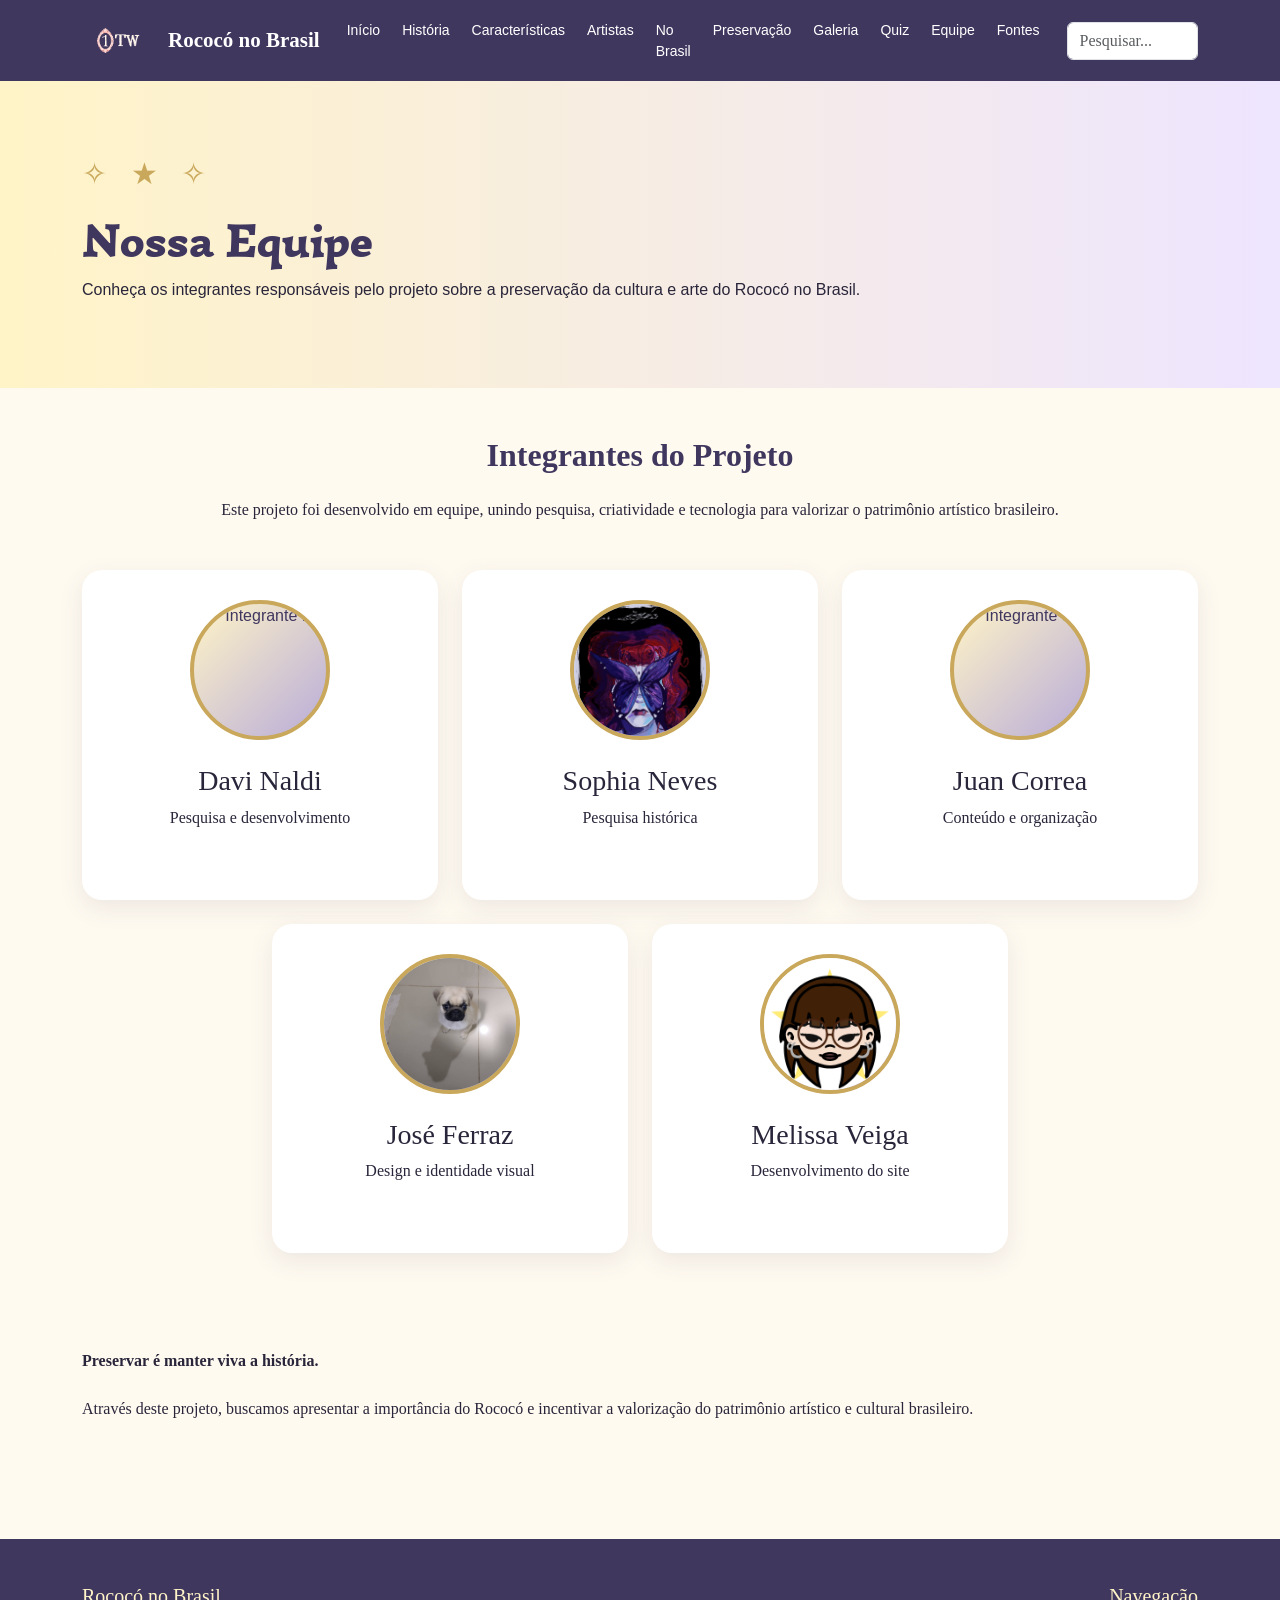
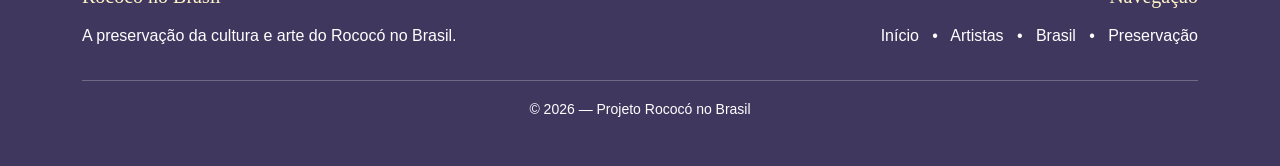
==== equipe.html @ 169add2e "rococo" ====
<!DOCTYPE html>
<html lang="pt-BR">

<head>
    <meta charset="UTF-8">
    <meta name="viewport" content="width=device-width, initial-scale=1.0">

    <title>Equipe | Rococó no Brasil</title>

    <!-- Bootstrap -->
    <link
        href="https://cdn.jsdelivr.net/npm/bootstrap@5.3.3/dist/css/bootstrap.min.css"
        rel="stylesheet">

    <!-- Seu CSS -->
    <link rel="stylesheet" href="css/css.css">
</head>

<body>

    <!-- =====================================================
         NAVBAR
    ====================================================== -->

    <nav class="navbar navbar-expand-lg navbar-dark">

    <div class="container">

        <a class="navbar-brand d-flex align-items-center gap-3"
           href="index.html">

            <div class="logo-box">

                <img
                    src="img/Apresentação de Artes 1ºTW.png"
                    alt="Logo"
                    style="max-width:60px; max-height:45px;"
                >

            </div>

            Rococó no Brasil

        </a>


        <div class="collapse navbar-collapse show">

            <ul class="navbar-nav ms-auto">

                <li class="nav-item">
                    <a class="nav-link" href="index.html">
                        Início
                    </a>
                </li>

                <li class="nav-item">
                    <a class="nav-link" href="historia.html">
                        História
                    </a>
                </li>

                <li class="nav-item">
                    <a class="nav-link" href="caracteristicas.html">
                        Características
                    </a>
                </li>

                <li class="nav-item">
                    <a class="nav-link" href="artistas.html">
                        Artistas
                    </a>
                </li>

                <li class="nav-item">
                    <a class="nav-link" href="brasil.html">
                        No Brasil
                    </a>
                </li>

                <li class="nav-item">
                    <a class="nav-link" href="preservacao.html">
                        Preservação
                    </a>
                </li>

                <li class="nav-item">
                    <a class="nav-link" href="galeria.html">
                        Galeria
                    </a>
                </li>

                <li class="nav-item">
                    <a class="nav-link" href="quiz.html">
                        Quiz
                    </a>
                </li>

                <li class="nav-item">
                    <a class="nav-link" href="equipe.html">
                        Equipe
                    </a>
                </li>

                <li class="nav-item">
                    <a class="nav-link" href="fontes.html">
                        Fontes
                    </a>
                </li>

            </ul>


            <!-- PESQUISA -->

            <div class="search-area position-relative ms-3">

                <input
                    type="text"
                    id="pesquisa"
                    class="form-control"
                    placeholder="Pesquisar..."
                >

                <div
                    id="resultados"
                    class="search-results">
                </div>

            </div>

        </div>

    </div>

</nav>

    <header class="page-header">

        <div class="container">

            <div class="ornamento">
                ✧ ★ ✧
            </div>

            <h1 class="mt-3 trocarfonte">
                Nossa Equipe
            </h1>

            <p>
                Conheça os integrantes responsáveis pelo projeto
                sobre a preservação da cultura e arte do Rococó no Brasil.
            </p>

        </div>

    </header>


    <!-- =====================================================
         EQUIPE
    ====================================================== -->

    <main>

        <section class="py-5">

            <div class="container">

                <div class="text-center mb-5">

                    <h2 class="titulo">
                        Integrantes do Projeto
                    </h2>

                    <p class="mt-4">
                        Este projeto foi desenvolvido em equipe,
                        unindo pesquisa, criatividade e tecnologia
                        para valorizar o patrimônio artístico brasileiro.
                    </p>

                </div>


                <!-- PRIMEIRA LINHA -->

                <div class="row g-4 justify-content-center">


                    <!-- INTEGRANTE 1 -->

                    <div class="col-md-4">

                        <div class="member">

                            <div class="member-photo mb-4">

                                <!-- FOTO DO INTEGRANTE -->
                                <img
                                    src="img/IMG-20260827-WA0235.jpg"
                                    alt="Integrante 1"
                                    class="img-fluid rounded-circle"
                                    style="width: 100%; height: 100%; object-fit: cover;"
                                >

                            </div>

                            <h3>
                                Davi Naldi
                            </h3>

                            <p class="mt-2">
                                Pesquisa e desenvolvimento
                            </p>

                            <span class="badge">
                                Pesquisa
                            </span>

                        </div>

                    </div>


                    <!-- INTEGRANTE 2 -->

                    <div class="col-md-4">

                        <div class="member">

                            <div class="member-photo mb-4">

                                <img
                                    src="img/IMG-20260827-WA0242.jpg"
                                    alt="Integrante 2"
                                    class="img-fluid rounded-circle"
                                    style="width: 100%; height: 100%; object-fit: cover;"
                                >

                            </div>

                            <h3>
                                Sophia Neves
                            </h3>

                            <p class="mt-2">
                                Pesquisa histórica
                            </p>

                            <span class="badge">
                                História
                            </span>

                        </div>

                    </div>


                    <!-- INTEGRANTE 3 -->

                    <div class="col-md-4">

                        <div class="member">

                            <div class="member-photo mb-4">

                                <img
                                    src="https://i.pinimg.com/736x/62/73/49/627349ef8ce58d61ebb0f5506ca5af5f.jpg"
                                    alt="Integrante 3"
                                    class="img-fluid rounded-circle"
                                    style="width: 100%; height: 100%; object-fit: cover;"
                                >

                            </div>

                            <h3>
                                Juan Correa
                            </h3>

                            <p class="mt-2">
                                Conteúdo e organização
                            </p>

                            <span class="badge">
                                Conteúdo
                            </span>

                        </div>

                    </div>


                    <!-- INTEGRANTE 4 -->

                    <div class="col-md-4">

                        <div class="member">

                            <div class="member-photo mb-4">

                                <img
                                    src="img/IMG-20260827-WA0240.jpg"
                                    alt="Integrante 4"
                                    class="img-fluid rounded-circle"
                                    style="width: 100%; height: 100%; object-fit: cover;"
                                >

                            </div>

                            <h3>
                                José Ferraz
                            </h3>

                            <p class="mt-2">
                                Design e identidade visual
                            </p>

                            <span class="badge">
                                Design
                            </span>

                        </div>

                    </div>


                    <!-- INTEGRANTE 5 -->

                    <div class="col-md-4">

                        <div class="member">

                            <div class="member-photo mb-4">

                                <img
                                    src="img/1549525_Dq4SktxU.png"
                                    alt="Integrante 5"
                                    class="img-fluid rounded-circle"
                                    style="width: 100%; height: 100%; object-fit: cover;"
                                >

                            </div>

                            <h3>
                                Melissa Veiga
                            </h3>

                            <p class="mt-2">
                                Desenvolvimento do site
                            </p>

                            <span class="badge">
                                Tecnologia
                            </span>

                        </div>

                    </div>

                </div>

            </div>

        </section>


        <!-- =================================================
             SOBRE O TRABALHO
        ================================================== -->

        <section class="py-5">

            <div class="container">

                <div class="quote">

                    <strong>
                        Preservar é manter viva a história.
                    </strong>

                    <br><br>

                    Através deste projeto, buscamos apresentar
                    a importância do Rococó e incentivar a valorização
                    do patrimônio artístico e cultural brasileiro.

                </div>

            </div>

        </section>

    </main>


    <!-- =====================================================
         FOOTER
    ====================================================== -->

    <footer>

        <div class="container">

            <div class="row">

                <div class="col-md-6">

                    <h5>
                        Rococó no Brasil
                    </h5>

                    <p class="mt-3">
                        A preservação da cultura e arte do Rococó
                        no Brasil.
                    </p>

                </div>


                <div class="col-md-6 text-md-end">

                    <h5>
                        Navegação
                    </h5>

                    <p class="mt-3">

                        <a href="index.html">
                            Início
                        </a>

                        &nbsp; • &nbsp;

                        <a href="artistas.html">
                            Artistas
                        </a>

                        &nbsp; • &nbsp;

                        <a href="brasil.html">
                            Brasil
                        </a>

                        &nbsp; • &nbsp;

                        <a href="preservacao.html">
                            Preservação
                        </a>

                    </p>

                </div>

            </div>

            <hr>

            <div class="text-center">

                <small>
                    © 2026 — Projeto Rococó no Brasil
                </small>

            </div>

        </div>

    </footer>


    <!-- Bootstrap JS -->

    <script
        src="https://cdn.jsdelivr.net/npm/bootstrap@5.3.3/dist/js/bootstrap.bundle.min.js">
    </script>

</body>

</html>
---- css/css.css ----
@import url('https://fonts.googleapis.com/css2?family=Simonetta:ital,wght@0,400;0,900;1,400;1,900&display=swap');

.trocarfonte {

font-family: "Simonetta", serif;

}

:root {

--roxo-escuro: #40375f;

--roxo: #7567a8;

--roxo-claro: #b8acd9;

--amarelo: #fff4c7;

--creme: #fffaf0;

--dourado: #c9a85c;

--rosa: #d9a7a7;

--texto: #29253a;

--branco: #f7f3f3;

}

* {

box-sizing: border-box;

}

html {

scroll-behavior: smooth;

}

body {

margin: 0;  

min-width: 1100px;  

background: var(--creme);  

color: var(--texto);  

font-family: Georgia, "Times New Roman", serif;

}

.navbar {

background: var(--roxo-escuro) !important;  

min-height: 80px;

}

.navbar-brand {

font-weight: bold;  

font-size: 21px;  

color: white !important;

}

.nav-link {

color: white !important;  

font-family: Arial, sans-serif;  

font-size: 14px;  

margin: 0 3px;  

transition: 0.3s;

}

.nav-link:hover {

color: var(--amarelo) !important;

}

.logo-box {

width: 70px;  

height: 55px;  

display: flex;  

align-items: center;  

justify-content: center;  

color: var(--amarelo);  

font-size: 10px;  

text-align: center;  

-webkit-border-radius: 10px;  

-moz-border-radius: 10px;  

-ms-border-radius: 10px;  

-o-border-radius: 10px;

}

.hero {

min-height: 580px;  

background:  

    radial-gradient(circle at 80% 20%, rgba(255,255,255,.25), transparent 25%),  

    linear-gradient(  

        135deg,  

        var(--roxo-escuro),  

        var(--roxo),  

        var(--rosa)  

    );  

color: white;  

display: flex;  

align-items: center;

}

.hero h1 {

font-size: 56px;  

line-height: 1.08;  

font-weight: bold;

}

.hero p {

font-family: Arial, sans-serif;  

font-size: 18px;  

line-height: 1.7;

}

.ornamento {

color: var(--dourado);  

font-size: 30px;  

letter-spacing: 8px;

}

.btn-rococo {

background: var(--roxo);  

border: none;  

color: white;  

padding: 12px 25px;  

border-radius: 30px;  

transition: .3s;

}

.btn-rococo:hover {

background: var(--roxo-escuro);  

color: white;  

transform: translateY(-3px);

}

.titulo {

color: var(--roxo-escuro);  

font-weight: bold;

}

.subtitulo {

color: var(--roxo);

}

.card-rococo {

background: white;  

border: none;  

border-radius: 20px;  

box-shadow:  

    0 8px 25px rgba(64, 55, 95, .12);  

transition: .3s;  

overflow: hidden;

}

.card-rococo:hover {

transform: translateY(-8px);  

box-shadow:  

    0 15px 35px rgba(64, 55, 95, .20);

}

.card-rococo h3 {

color: var(--roxo-escuro);  

font-weight: bold;

}

.card-rococo p {

font-family: Arial, sans-serif;  

line-height: 1.6;

}

.page-header {

padding: 70px 0;  

background:  

    linear-gradient(  

        90deg,  

        var(--amarelo),  

        #eee5ff  

    );

}

.page-header h1 {

font-size: 48px;  

color: var(--roxo-escuro);  

font-weight: bold;

}

.page-header p {

font-family: Arial, sans-serif;

}

.image-placeholder {

width: 100%;

height: 300px;

overflow: hidden;

border-radius: 20px;

background: linear-gradient(

    135deg,

    #f4dfaa,

    #c7b9e1

);

border: 2px solid var(--dourado);

display: flex;

align-items: center;

justify-content: center;

text-align: center;

color: var(--roxo-escuro);

font-family: Arial, sans-serif;

font-weight: bold;

}

.image-placeholder img {

width: 100%;  

height: 100%;  

object-fit: cover;  

object-position: center;  

display: block;  

border-radius: 18px;

}

.timeline {

border-left: 4px solid var(--dourado);  

padding-left: 35px;

}

.timeline-item {
position: relative;  

margin-bottom: 45px;

}

.timeline-item::before {

content: "";  

position: absolute;  

width: 18px;  

height: 18px;  

background: var(--roxo);  

border: 4px solid var(--creme);  

border-radius: 50%;  

left: -46px;  

top: 4px;

}

.timeline-item h3 {

color: var(--roxo-escuro);

}

.gallery-image {

width: 100%;

height: 350px;

overflow: hidden;

border-radius: 18px 18px 0 0;

background: linear-gradient(

    135deg,

    #f3dfad,

    #b8acd9

);

display: flex;

align-items: center;

justify-content: center;

text-align: center;

font-family: Arial, sans-serif;

color: var(--roxo-escuro);

}


.search-results {

position: absolute;  

width: 300px;  

background: white;  

border-radius: 10px;  

box-shadow: 0 8px 25px rgba(0,0,0,.2);  

z-index: 9999;  

display: none;

}

.search-results a {

display: block;  

padding: 12px 15px;  

color: var(--roxo-escuro);  

text-decoration: none;

}

.search-results a:hover {

background: var(--amarelo);

}


footer {

margin-top: 70px;  

background: var(--roxo-escuro);  

color: white;  

padding: 45px 0;  

font-family: Arial, sans-serif;

}

footer h5 {

font-family: Georgia, serif;  

color: var(--amarelo);

}

footer a {

color: white;  

text-decoration: none;

}

footer a:hover {

color: var(--dourado);

}

.member {

text-align: center;  

background: white;  

border-radius: 20px;  

padding: 30px;  

box-shadow: 0 8px 25px rgba(64,55,95,.10);

}

.member-photo {

width: 140px;  

height: 140px;  

margin: auto;  

border-radius: 50%;  

background: linear-gradient(  

    135deg,  

    var(--amarelo),  

    var(--roxo-claro)  

);  

border: 4px solid var(--dourado);  

display: flex;  

align-items: center;  

justify-content: center;  

color: var(--roxo-escuro);  

font-family: Arial, sans-serif;

}


.fade-in {

animation: aparecer 1s ease;

}

@keyframes aparecer {

from {  

    opacity: 0;  

    transform: translateY(20px);  

}  

to {  

    opacity: 1;  

    transform: translateY(0);  

}

}
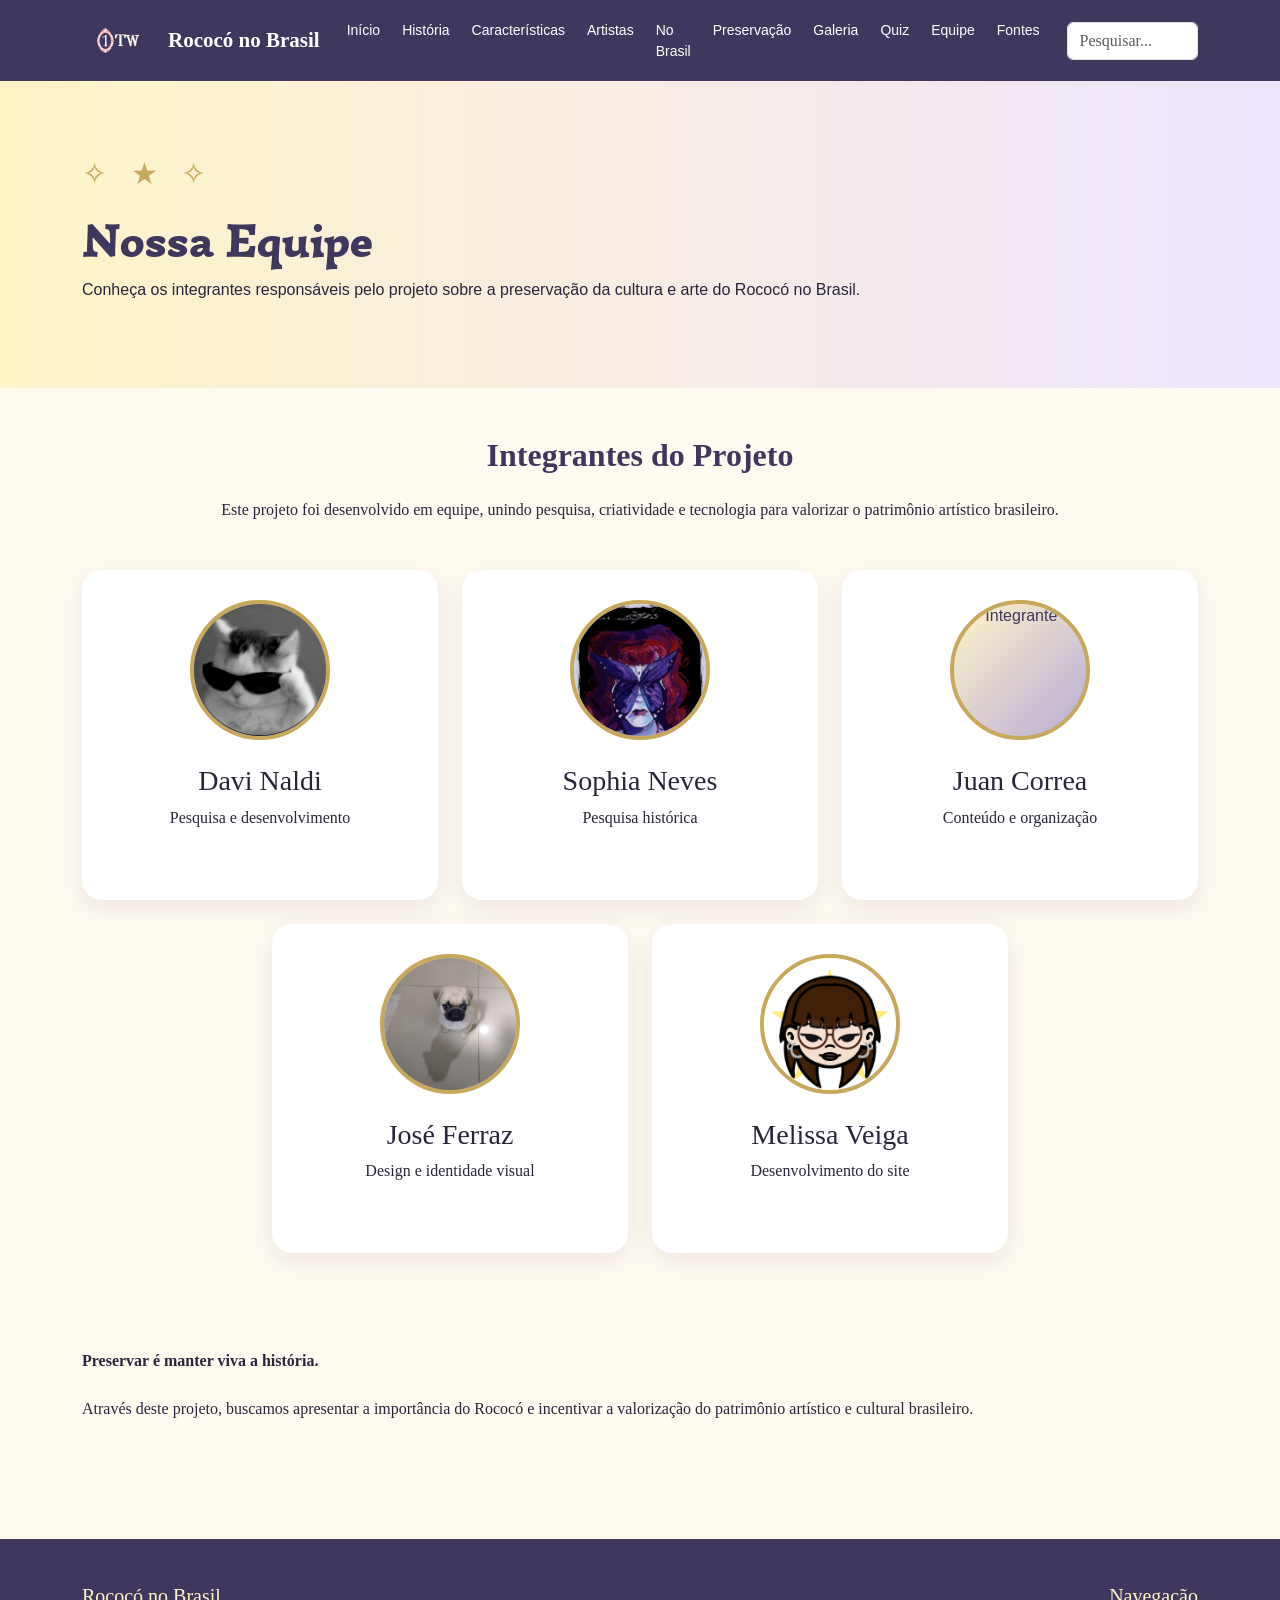
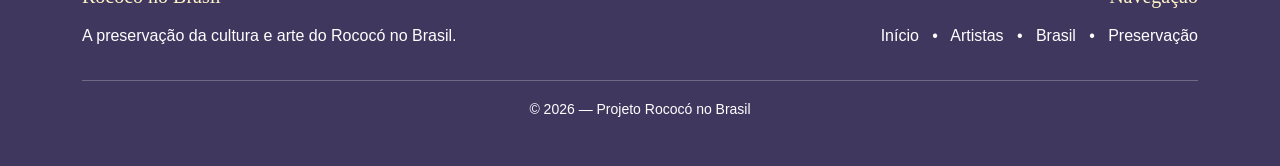
==== commit 756ca828: "Fix image source path for member photo" ====
--- a/equipe.html
+++ b/equipe.html
@@ -197,7 +197,7 @@
 
                                 <!-- FOTO DO INTEGRANTE -->
                                 <img
-                                    src="img/IMG-20260827-WA0235.jpg"
+                                    src="IMG-20260827-WA0235.jpg"
                                     alt="Integrante 1"
                                     class="img-fluid rounded-circle"
                                     style="width: 100%; height: 100%; object-fit: cover;"
@@ -476,4 +476,4 @@
 
 </body>
 
-</html>+</html>
